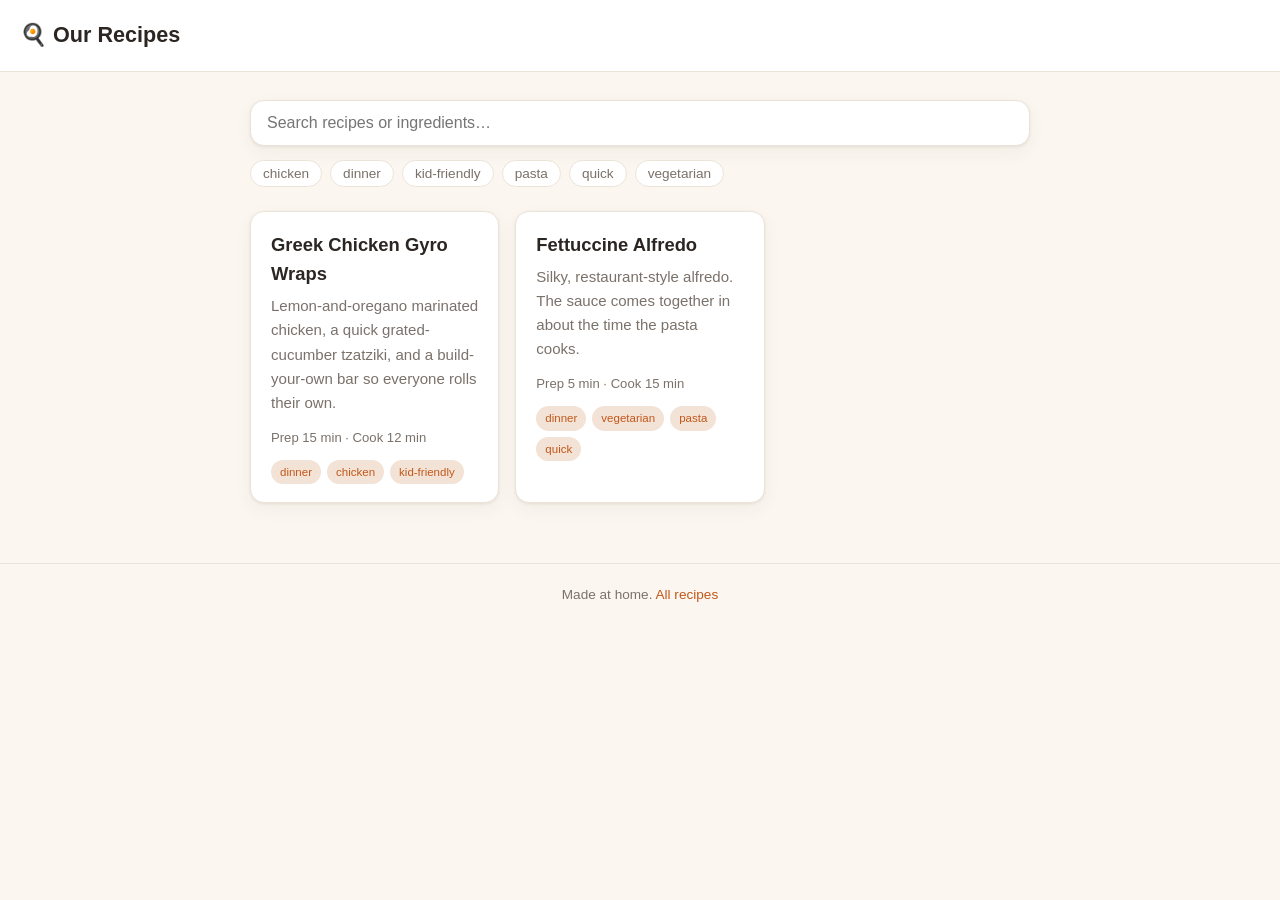
==== index.html @ 125d530e "Recipe site: gyro + alfredo, mobile shopping lists Static site (HTML/CSS/JS + recipes.json) served s" ====
<!doctype html>
<html lang="en">
<head>
  <meta charset="utf-8">
  <meta name="viewport" content="width=device-width, initial-scale=1">
  <title>Our Recipes</title>
  <meta name="description" content="A little collection of recipes we cook at home.">
  <link rel="stylesheet" href="style.css">
  <link rel="icon" href="data:image/svg+xml,<svg xmlns='http://www.w3.org/2000/svg' viewBox='0 0 100 100'><text y='.9em' font-size='90'>🍳</text></svg>">
</head>
<body>
  <header class="site-header">
    <a href="#/" class="brand">🍳 Our Recipes</a>
  </header>

  <main id="app">
    <p class="loading">Loading recipes…</p>
  </main>

  <footer class="site-footer">
    <p>Made at home. <a href="#/">All recipes</a></p>
  </footer>

  <script src="app.js"></script>
</body>
</html>
---- style.css ----
:root {
  --bg: #fbf7f0;
  --card: #ffffff;
  --ink: #2c2622;
  --muted: #7a716a;
  --accent: #c2571a;
  --accent-soft: #f3e3d6;
  --border: #ece3d8;
  --shadow: 0 1px 3px rgba(60, 40, 20, 0.08), 0 6px 18px rgba(60, 40, 20, 0.05);
  --radius: 14px;
  --maxw: 820px;
}

* { box-sizing: border-box; }

html { -webkit-text-size-adjust: 100%; }

body {
  margin: 0;
  background: var(--bg);
  color: var(--ink);
  font: 17px/1.6 -apple-system, BlinkMacSystemFont, "Segoe UI", Roboto, Helvetica, Arial, sans-serif;
}

a { color: var(--accent); text-decoration: none; }
a:hover { text-decoration: underline; }

.site-header {
  border-bottom: 1px solid var(--border);
  background: var(--card);
}
.brand {
  display: inline-block;
  max-width: var(--maxw);
  margin: 0 auto;
  padding: 18px 20px;
  width: 100%;
  font-size: 1.35rem;
  font-weight: 700;
  color: var(--ink);
}
.brand:hover { text-decoration: none; }

main {
  max-width: var(--maxw);
  margin: 0 auto;
  padding: 28px 20px 60px;
}

.loading { color: var(--muted); }

/* Search + filters */
.toolbar { margin-bottom: 24px; }
.search {
  width: 100%;
  padding: 13px 16px;
  font-size: 1rem;
  border: 1px solid var(--border);
  border-radius: var(--radius);
  background: var(--card);
  color: var(--ink);
  box-shadow: var(--shadow);
}
.search:focus { outline: 2px solid var(--accent); outline-offset: 1px; }

.tags-row { display: flex; flex-wrap: wrap; gap: 8px; margin-top: 14px; }
.tag-chip {
  border: 1px solid var(--border);
  background: var(--card);
  color: var(--muted);
  padding: 5px 12px;
  border-radius: 999px;
  font-size: 0.85rem;
  cursor: pointer;
}
.tag-chip:hover { border-color: var(--accent); color: var(--accent); }
.tag-chip.active { background: var(--accent); border-color: var(--accent); color: #fff; }

/* Recipe cards grid */
.grid {
  display: grid;
  grid-template-columns: repeat(auto-fill, minmax(230px, 1fr));
  gap: 16px;
}
.card {
  display: block;
  background: var(--card);
  border: 1px solid var(--border);
  border-radius: var(--radius);
  padding: 18px 20px;
  box-shadow: var(--shadow);
  color: var(--ink);
  transition: transform 0.12s ease, box-shadow 0.12s ease;
}
.card:hover {
  text-decoration: none;
  transform: translateY(-2px);
  box-shadow: 0 2px 6px rgba(60,40,20,0.1), 0 12px 28px rgba(60,40,20,0.09);
}
.card h2 { margin: 0 0 6px; font-size: 1.15rem; }
.card p { margin: 0 0 12px; color: var(--muted); font-size: 0.94rem; }
.card .meta { font-size: 0.82rem; color: var(--muted); }

.mini-tags { display: flex; flex-wrap: wrap; gap: 6px; margin-top: 12px; }
.mini-tag {
  font-size: 0.72rem;
  background: var(--accent-soft);
  color: var(--accent);
  padding: 3px 9px;
  border-radius: 999px;
}

.empty { color: var(--muted); text-align: center; padding: 40px 0; }

/* Recipe detail */
.back { display: inline-block; margin-bottom: 18px; font-size: 0.92rem; }
.recipe-title { margin: 0 0 8px; font-size: 2rem; line-height: 1.2; }
.recipe-desc { margin: 0 0 18px; color: var(--muted); font-size: 1.05rem; }

.stats {
  display: flex;
  flex-wrap: wrap;
  gap: 22px;
  padding: 16px 20px;
  background: var(--card);
  border: 1px solid var(--border);
  border-radius: var(--radius);
  box-shadow: var(--shadow);
  margin-bottom: 26px;
}
.stat .label { display: block; font-size: 0.72rem; text-transform: uppercase; letter-spacing: 0.05em; color: var(--muted); }
.stat .value { font-weight: 600; }

.section-title {
  font-size: 1.25rem;
  margin: 28px 0 12px;
  padding-bottom: 8px;
  border-bottom: 2px solid var(--accent-soft);
}

.ing-group {
  font-size: 0.78rem;
  text-transform: uppercase;
  letter-spacing: 0.06em;
  color: var(--accent);
  margin: 20px 0 4px;
}
.ing-group:first-of-type { margin-top: 4px; }

.ingredients { list-style: none; padding: 0; margin: 0; }
.ingredients li {
  padding: 8px 0 8px 30px;
  position: relative;
  border-bottom: 1px solid var(--border);
}
.ingredients li:before {
  content: "";
  position: absolute;
  left: 6px; top: 16px;
  width: 8px; height: 8px;
  border-radius: 50%;
  background: var(--accent);
}

.steps { padding-left: 0; margin: 0; counter-reset: step; list-style: none; }
.steps li {
  position: relative;
  padding: 4px 0 18px 46px;
  counter-increment: step;
}
.steps li:before {
  content: counter(step);
  position: absolute;
  left: 0; top: 0;
  width: 30px; height: 30px;
  background: var(--accent);
  color: #fff;
  border-radius: 50%;
  display: grid;
  place-items: center;
  font-size: 0.9rem;
  font-weight: 700;
}

.variations { padding-left: 22px; margin: 0; }
.variations li { padding: 6px 0; }

.notes {
  margin-top: 24px;
  padding: 16px 20px;
  background: var(--accent-soft);
  border-radius: var(--radius);
  font-size: 0.96rem;
}
.notes strong { color: var(--accent); }

.detail-actions {
  float: right;
  display: flex;
  gap: 10px;
}
.print-btn, .shop-btn {
  border: 1px solid var(--border);
  background: var(--card);
  color: var(--muted);
  padding: 7px 14px;
  border-radius: 999px;
  font-size: 0.85rem;
  cursor: pointer;
  line-height: 1.4;
}
.print-btn:hover, .shop-btn:hover { border-color: var(--accent); color: var(--accent); text-decoration: none; }
.shop-btn { background: var(--accent); border-color: var(--accent); color: #fff; }
.shop-btn:hover { color: #fff; opacity: 0.9; }

/* Shopping list page */
.progress-wrap {
  display: flex;
  align-items: center;
  gap: 16px;
  margin: 6px 0 26px;
  padding: 14px 0;
  border-top: 2px solid var(--border);
  border-bottom: 2px solid var(--border);
}
.progress-num { font-weight: 700; font-size: 1.2rem; white-space: nowrap; }
.progress-track { flex: 1; height: 8px; background: var(--accent-soft); border-radius: 20px; overflow: hidden; }
.progress-fill { height: 100%; width: 0; background: var(--accent); transition: width 0.2s ease; }
.reset-btn {
  border: 1px solid var(--border);
  background: var(--card);
  color: var(--muted);
  padding: 6px 12px;
  border-radius: 999px;
  font-size: 0.8rem;
  cursor: pointer;
}
.reset-btn:hover { border-color: var(--accent); color: var(--accent); }

.shop-section { margin-bottom: 22px; }
.shop-head {
  font-size: 0.82rem;
  text-transform: uppercase;
  letter-spacing: 0.06em;
  color: var(--accent);
  padding-bottom: 6px;
  margin: 0 0 4px;
  border-bottom: 1.5px solid var(--border);
}
.shop-list { list-style: none; padding: 0; margin: 0; }
.shop-item {
  display: flex;
  align-items: flex-start;
  gap: 14px;
  padding: 14px 4px;
  border-bottom: 1px solid var(--border);
  cursor: pointer;
  user-select: none;
  -webkit-tap-highlight-color: transparent;
}
.shop-item:last-child { border-bottom: none; }
.check {
  flex: none;
  width: 26px; height: 26px;
  margin-top: 1px;
  border: 2px solid var(--accent);
  border-radius: 6px;
  position: relative;
  transition: background 0.15s;
}
.shop-item.done .check { background: var(--accent); }
.shop-item.done .check:after {
  content: "";
  position: absolute;
  left: 8px; top: 3px;
  width: 6px; height: 12px;
  border: solid #fff;
  border-width: 0 3px 3px 0;
  transform: rotate(45deg);
}
.shop-body { flex: 1; display: flex; flex-direction: column; }
.shop-name { font-size: 1.05rem; }
.shop-hint { font-size: 0.85rem; color: var(--muted); font-style: italic; }
.shop-amt { font-size: 0.8rem; color: var(--accent); margin-top: 2px; }
.shop-item.done .shop-name { text-decoration: line-through; color: var(--muted); }
.shop-item.done .shop-hint, .shop-item.done .shop-amt, .shop-item.done .check { opacity: 0.55; }

.site-footer {
  border-top: 1px solid var(--border);
  color: var(--muted);
  font-size: 0.85rem;
  text-align: center;
  padding: 20px;
}
.site-footer p { margin: 0; }

@media (max-width: 480px) {
  .recipe-title { font-size: 1.6rem; }
  .stats { gap: 16px; }
}

@media print {
  .site-header, .site-footer, .back, .detail-actions, .progress-track, .reset-btn { display: none; }
  body { background: #fff; }
  .card, .stats, .notes { box-shadow: none; }
  main { padding-top: 0; }
  .shop-item { break-inside: avoid; }
}
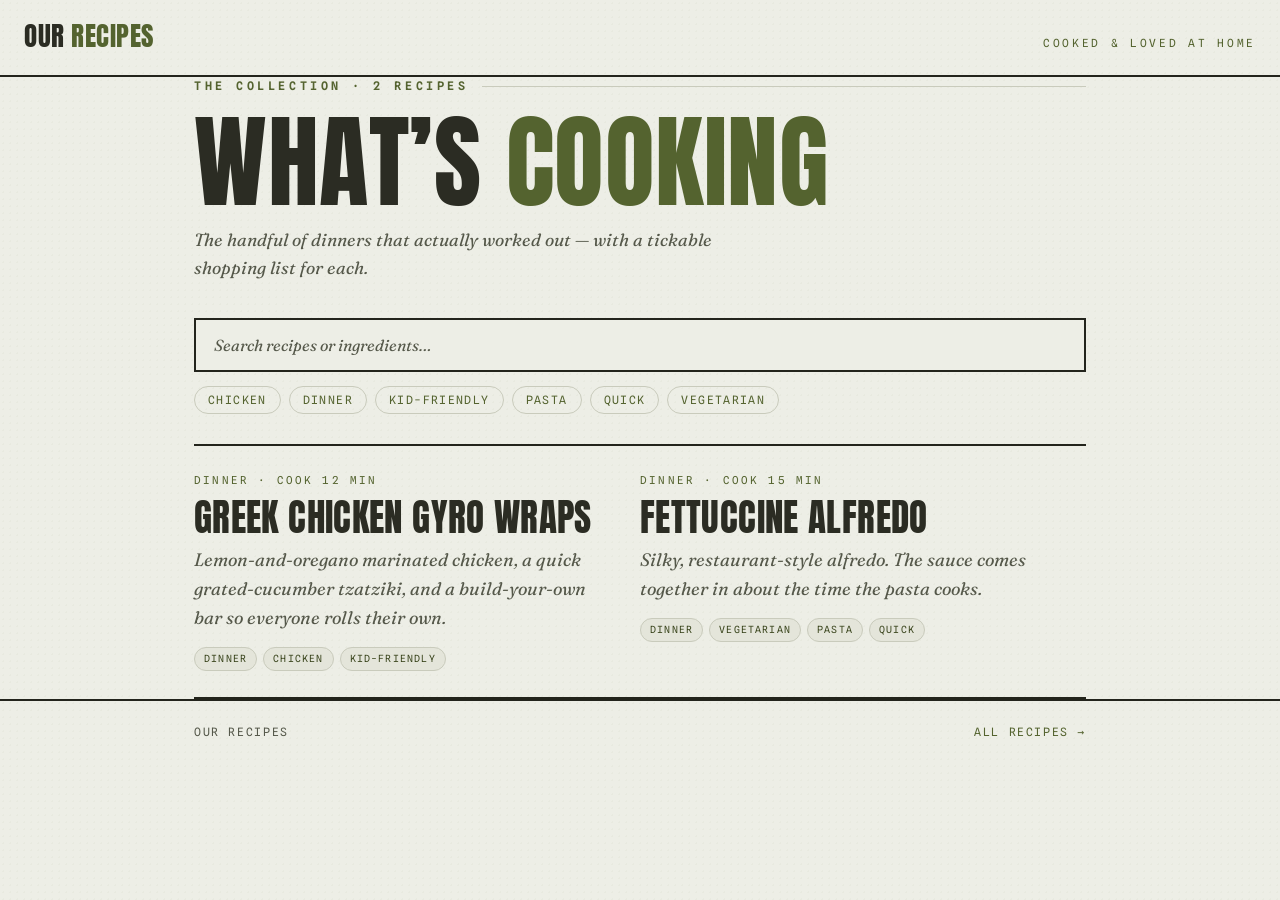
==== commit 40832dc5: "Restyle site to editorial look (Anton/Fraunces, olive & lemon) Adopt the design language of the gyro" ====
--- a/index.html
+++ b/index.html
@@ -5,20 +5,29 @@
   <meta name="viewport" content="width=device-width, initial-scale=1">
   <title>Our Recipes</title>
   <meta name="description" content="A little collection of recipes we cook at home.">
+  <link rel="preconnect" href="https://fonts.googleapis.com">
+  <link rel="preconnect" href="https://fonts.gstatic.com" crossorigin>
+  <link href="https://fonts.googleapis.com/css2?family=Anton&family=Fraunces:ital,opsz,wght@0,9..144,400;0,9..144,500;1,9..144,400&family=Spline+Sans+Mono:wght@500;600&display=swap" rel="stylesheet">
   <link rel="stylesheet" href="style.css">
   <link rel="icon" href="data:image/svg+xml,<svg xmlns='http://www.w3.org/2000/svg' viewBox='0 0 100 100'><text y='.9em' font-size='90'>🍳</text></svg>">
 </head>
 <body>
-  <header class="site-header">
-    <a href="#/" class="brand">🍳 Our Recipes</a>
+  <header class="masthead">
+    <div class="masthead-inner">
+      <a href="#/" class="mast-brand">Our <span class="lem">Recipes</span></a>
+      <span class="mast-tag">Cooked &amp; loved at home</span>
+    </div>
   </header>
 
-  <main id="app">
+  <main id="app" class="wrap">
     <p class="loading">Loading recipes…</p>
   </main>
 
   <footer class="site-footer">
-    <p>Made at home. <a href="#/">All recipes</a></p>
+    <div class="wrap">
+      <span>Our Recipes</span>
+      <a href="#/">All recipes →</a>
+    </div>
   </footer>
 
   <script src="app.js"></script>
--- a/style.css
+++ b/style.css
@@ -1,308 +1,293 @@
-:root {
-  --bg: #fbf7f0;
-  --card: #ffffff;
-  --ink: #2c2622;
-  --muted: #7a716a;
-  --accent: #c2571a;
-  --accent-soft: #f3e3d6;
-  --border: #ece3d8;
-  --shadow: 0 1px 3px rgba(60, 40, 20, 0.08), 0 6px 18px rgba(60, 40, 20, 0.05);
-  --radius: 14px;
-  --maxw: 820px;
-}
-
-* { box-sizing: border-box; }
-
-html { -webkit-text-size-adjust: 100%; }
-
-body {
-  margin: 0;
-  background: var(--bg);
-  color: var(--ink);
-  font: 17px/1.6 -apple-system, BlinkMacSystemFont, "Segoe UI", Roboto, Helvetica, Arial, sans-serif;
-}
-
-a { color: var(--accent); text-decoration: none; }
-a:hover { text-decoration: underline; }
-
-.site-header {
-  border-bottom: 1px solid var(--border);
-  background: var(--card);
-}
-.brand {
-  display: inline-block;
-  max-width: var(--maxw);
-  margin: 0 auto;
-  padding: 18px 20px;
-  width: 100%;
-  font-size: 1.35rem;
-  font-weight: 700;
-  color: var(--ink);
-}
-.brand:hover { text-decoration: none; }
-
-main {
-  max-width: var(--maxw);
-  margin: 0 auto;
-  padding: 28px 20px 60px;
-}
-
-.loading { color: var(--muted); }
-
-/* Search + filters */
-.toolbar { margin-bottom: 24px; }
-.search {
-  width: 100%;
-  padding: 13px 16px;
-  font-size: 1rem;
-  border: 1px solid var(--border);
-  border-radius: var(--radius);
-  background: var(--card);
-  color: var(--ink);
-  box-shadow: var(--shadow);
-}
-.search:focus { outline: 2px solid var(--accent); outline-offset: 1px; }
-
-.tags-row { display: flex; flex-wrap: wrap; gap: 8px; margin-top: 14px; }
-.tag-chip {
-  border: 1px solid var(--border);
-  background: var(--card);
-  color: var(--muted);
-  padding: 5px 12px;
-  border-radius: 999px;
-  font-size: 0.85rem;
-  cursor: pointer;
-}
-.tag-chip:hover { border-color: var(--accent); color: var(--accent); }
-.tag-chip.active { background: var(--accent); border-color: var(--accent); color: #fff; }
-
-/* Recipe cards grid */
-.grid {
-  display: grid;
-  grid-template-columns: repeat(auto-fill, minmax(230px, 1fr));
-  gap: 16px;
-}
-.card {
-  display: block;
-  background: var(--card);
-  border: 1px solid var(--border);
-  border-radius: var(--radius);
-  padding: 18px 20px;
-  box-shadow: var(--shadow);
-  color: var(--ink);
-  transition: transform 0.12s ease, box-shadow 0.12s ease;
-}
-.card:hover {
-  text-decoration: none;
-  transform: translateY(-2px);
-  box-shadow: 0 2px 6px rgba(60,40,20,0.1), 0 12px 28px rgba(60,40,20,0.09);
-}
-.card h2 { margin: 0 0 6px; font-size: 1.15rem; }
-.card p { margin: 0 0 12px; color: var(--muted); font-size: 0.94rem; }
-.card .meta { font-size: 0.82rem; color: var(--muted); }
-
-.mini-tags { display: flex; flex-wrap: wrap; gap: 6px; margin-top: 12px; }
-.mini-tag {
-  font-size: 0.72rem;
-  background: var(--accent-soft);
-  color: var(--accent);
-  padding: 3px 9px;
-  border-radius: 999px;
-}
-
-.empty { color: var(--muted); text-align: center; padding: 40px 0; }
-
-/* Recipe detail */
-.back { display: inline-block; margin-bottom: 18px; font-size: 0.92rem; }
-.recipe-title { margin: 0 0 8px; font-size: 2rem; line-height: 1.2; }
-.recipe-desc { margin: 0 0 18px; color: var(--muted); font-size: 1.05rem; }
-
-.stats {
-  display: flex;
-  flex-wrap: wrap;
-  gap: 22px;
-  padding: 16px 20px;
-  background: var(--card);
-  border: 1px solid var(--border);
-  border-radius: var(--radius);
-  box-shadow: var(--shadow);
-  margin-bottom: 26px;
-}
-.stat .label { display: block; font-size: 0.72rem; text-transform: uppercase; letter-spacing: 0.05em; color: var(--muted); }
-.stat .value { font-weight: 600; }
-
-.section-title {
-  font-size: 1.25rem;
-  margin: 28px 0 12px;
-  padding-bottom: 8px;
-  border-bottom: 2px solid var(--accent-soft);
-}
-
-.ing-group {
-  font-size: 0.78rem;
-  text-transform: uppercase;
-  letter-spacing: 0.06em;
-  color: var(--accent);
-  margin: 20px 0 4px;
-}
-.ing-group:first-of-type { margin-top: 4px; }
-
-.ingredients { list-style: none; padding: 0; margin: 0; }
-.ingredients li {
-  padding: 8px 0 8px 30px;
-  position: relative;
-  border-bottom: 1px solid var(--border);
-}
-.ingredients li:before {
-  content: "";
-  position: absolute;
-  left: 6px; top: 16px;
-  width: 8px; height: 8px;
-  border-radius: 50%;
-  background: var(--accent);
-}
-
-.steps { padding-left: 0; margin: 0; counter-reset: step; list-style: none; }
-.steps li {
-  position: relative;
-  padding: 4px 0 18px 46px;
-  counter-increment: step;
-}
-.steps li:before {
-  content: counter(step);
-  position: absolute;
-  left: 0; top: 0;
-  width: 30px; height: 30px;
-  background: var(--accent);
-  color: #fff;
-  border-radius: 50%;
-  display: grid;
-  place-items: center;
-  font-size: 0.9rem;
-  font-weight: 700;
-}
-
-.variations { padding-left: 22px; margin: 0; }
-.variations li { padding: 6px 0; }
-
-.notes {
-  margin-top: 24px;
-  padding: 16px 20px;
-  background: var(--accent-soft);
-  border-radius: var(--radius);
-  font-size: 0.96rem;
-}
-.notes strong { color: var(--accent); }
-
-.detail-actions {
-  float: right;
-  display: flex;
-  gap: 10px;
-}
-.print-btn, .shop-btn {
-  border: 1px solid var(--border);
-  background: var(--card);
-  color: var(--muted);
-  padding: 7px 14px;
-  border-radius: 999px;
-  font-size: 0.85rem;
-  cursor: pointer;
-  line-height: 1.4;
-}
-.print-btn:hover, .shop-btn:hover { border-color: var(--accent); color: var(--accent); text-decoration: none; }
-.shop-btn { background: var(--accent); border-color: var(--accent); color: #fff; }
-.shop-btn:hover { color: #fff; opacity: 0.9; }
-
-/* Shopping list page */
-.progress-wrap {
-  display: flex;
-  align-items: center;
-  gap: 16px;
-  margin: 6px 0 26px;
-  padding: 14px 0;
-  border-top: 2px solid var(--border);
-  border-bottom: 2px solid var(--border);
-}
-.progress-num { font-weight: 700; font-size: 1.2rem; white-space: nowrap; }
-.progress-track { flex: 1; height: 8px; background: var(--accent-soft); border-radius: 20px; overflow: hidden; }
-.progress-fill { height: 100%; width: 0; background: var(--accent); transition: width 0.2s ease; }
-.reset-btn {
-  border: 1px solid var(--border);
-  background: var(--card);
-  color: var(--muted);
-  padding: 6px 12px;
-  border-radius: 999px;
-  font-size: 0.8rem;
-  cursor: pointer;
-}
-.reset-btn:hover { border-color: var(--accent); color: var(--accent); }
-
-.shop-section { margin-bottom: 22px; }
-.shop-head {
-  font-size: 0.82rem;
-  text-transform: uppercase;
-  letter-spacing: 0.06em;
-  color: var(--accent);
-  padding-bottom: 6px;
-  margin: 0 0 4px;
-  border-bottom: 1.5px solid var(--border);
-}
-.shop-list { list-style: none; padding: 0; margin: 0; }
-.shop-item {
-  display: flex;
-  align-items: flex-start;
-  gap: 14px;
-  padding: 14px 4px;
-  border-bottom: 1px solid var(--border);
-  cursor: pointer;
-  user-select: none;
-  -webkit-tap-highlight-color: transparent;
-}
-.shop-item:last-child { border-bottom: none; }
-.check {
-  flex: none;
-  width: 26px; height: 26px;
-  margin-top: 1px;
-  border: 2px solid var(--accent);
-  border-radius: 6px;
-  position: relative;
-  transition: background 0.15s;
-}
-.shop-item.done .check { background: var(--accent); }
-.shop-item.done .check:after {
-  content: "";
-  position: absolute;
-  left: 8px; top: 3px;
-  width: 6px; height: 12px;
-  border: solid #fff;
-  border-width: 0 3px 3px 0;
-  transform: rotate(45deg);
-}
-.shop-body { flex: 1; display: flex; flex-direction: column; }
-.shop-name { font-size: 1.05rem; }
-.shop-hint { font-size: 0.85rem; color: var(--muted); font-style: italic; }
-.shop-amt { font-size: 0.8rem; color: var(--accent); margin-top: 2px; }
-.shop-item.done .shop-name { text-decoration: line-through; color: var(--muted); }
-.shop-item.done .shop-hint, .shop-item.done .shop-amt, .shop-item.done .check { opacity: 0.55; }
-
-.site-footer {
-  border-top: 1px solid var(--border);
-  color: var(--muted);
-  font-size: 0.85rem;
-  text-align: center;
-  padding: 20px;
-}
-.site-footer p { margin: 0; }
-
-@media (max-width: 480px) {
-  .recipe-title { font-size: 1.6rem; }
-  .stats { gap: 16px; }
-}
-
-@media print {
-  .site-header, .site-footer, .back, .detail-actions, .progress-track, .reset-btn { display: none; }
-  body { background: #fff; }
-  .card, .stats, .notes { box-shadow: none; }
-  main { padding-top: 0; }
-  .shop-item { break-inside: avoid; }
-}
+/* ============================================================
+   Our Recipes — editorial style (adapted from the gyro page)
+   Anton display · Fraunces body · Spline Sans Mono labels
+   ============================================================ */
+
+:root{
+  --paper:#EDEEE6;
+  --paper-deep:#E4E5DA;
+  --ink:#23241C;
+  --ink-soft:#55584A;
+  --olive:#54632F;
+  --olive-deep:#3C471F;
+  --lemon:#E6B32C;
+  --char:#2B2C23;
+  --line:#C9CBBC;
+  --maxw:940px;
+}
+
+*{box-sizing:border-box;margin:0;padding:0}
+html{scroll-behavior:smooth;-webkit-text-size-adjust:100%}
+
+body{
+  background:var(--paper);
+  color:var(--ink);
+  font-family:'Fraunces',Georgia,serif;
+  font-size:18px;
+  line-height:1.6;
+  /* faint greaseproof-paper speckle */
+  background-image:radial-gradient(rgba(84,99,47,.035) 1px,transparent 1px);
+  background-size:7px 7px;
+}
+
+a{color:var(--olive);text-decoration:none}
+a:hover{text-decoration:underline}
+
+.wrap{max-width:var(--maxw);margin:0 auto;padding:0 24px}
+
+/* ---------- MASTHEAD ---------- */
+.masthead{border-bottom:2px solid var(--ink);background:transparent}
+.masthead-inner{
+  display:flex;align-items:baseline;justify-content:space-between;gap:16px;
+  padding:22px 24px;flex-wrap:wrap;
+}
+.mast-brand{
+  font-family:'Anton',sans-serif;font-weight:400;text-transform:uppercase;
+  letter-spacing:.02em;font-size:1.7rem;color:var(--char);line-height:1;
+}
+.mast-brand:hover{text-decoration:none;color:var(--olive)}
+.mast-brand .lem{color:var(--olive)}
+.mast-tag{
+  font-family:'Spline Sans Mono',monospace;font-size:.7rem;letter-spacing:.24em;
+  text-transform:uppercase;color:var(--olive);
+}
+
+main{padding-top:34px;padding-bottom:80px}
+.loading{color:var(--ink-soft);font-style:italic}
+
+/* ---------- EYEBROW + SECTION HEADS ---------- */
+.eyebrow{
+  font-family:'Spline Sans Mono',monospace;
+  font-size:.74rem;letter-spacing:.3em;text-transform:uppercase;
+  color:var(--olive);font-weight:600;
+  display:flex;align-items:center;gap:14px;margin-bottom:20px;
+}
+.eyebrow::after{content:"";flex:1;height:1px;background:var(--line)}
+
+.head{display:flex;align-items:baseline;gap:16px;margin:0 0 24px}
+.head .no{font-family:'Spline Sans Mono',monospace;font-weight:600;color:var(--lemon);font-size:1rem}
+.head h2{
+  font-family:'Anton',sans-serif;font-weight:400;text-transform:uppercase;
+  letter-spacing:.01em;font-size:clamp(1.6rem,5vw,2.4rem);color:var(--char);
+}
+.head .rule{flex:1;height:2px;background:var(--ink);align-self:center}
+
+/* ---------- HOME: hero + toolbar ---------- */
+.hero{margin-bottom:36px}
+.hero h1{
+  font-family:'Anton',sans-serif;font-weight:400;text-transform:uppercase;
+  line-height:.9;letter-spacing:.005em;font-size:clamp(3rem,11vw,6.4rem);color:var(--char);
+}
+.hero h1 .lem{color:var(--olive)}
+.hero .sub{margin-top:18px;max-width:52ch;font-size:1.1rem;font-style:italic;color:var(--ink-soft)}
+
+.toolbar{margin:0 0 30px}
+.search{
+  width:100%;padding:15px 18px;font-size:1rem;
+  font-family:'Fraunces',Georgia,serif;
+  border:2px solid var(--ink);border-radius:0;background:var(--paper);color:var(--ink);
+}
+.search::placeholder{font-style:italic;color:var(--ink-soft)}
+.search:focus{outline:none;border-color:var(--olive)}
+
+.tags-row{display:flex;flex-wrap:wrap;gap:8px;margin-top:14px}
+.tag-chip{
+  font-family:'Spline Sans Mono',monospace;font-size:.72rem;letter-spacing:.12em;
+  text-transform:uppercase;
+  border:1.5px solid var(--line);background:transparent;color:var(--olive);
+  padding:6px 13px;border-radius:20px;cursor:pointer;transition:all .12s;
+}
+.tag-chip:hover{border-color:var(--olive)}
+.tag-chip.active{background:var(--olive);border-color:var(--olive);color:var(--paper)}
+
+/* ---------- HOME: recipe cards ---------- */
+.grid{display:grid;grid-template-columns:1fr;gap:0}
+.card{
+  display:block;color:var(--ink);
+  padding:26px 0;border-top:1px solid var(--line);
+  transition:padding-left .14s ease;
+}
+.card:first-child{border-top:2px solid var(--ink)}
+.card:last-child{border-bottom:2px solid var(--ink)}
+.card:hover{text-decoration:none;padding-left:10px}
+.card .c-eyebrow{
+  font-family:'Spline Sans Mono',monospace;font-size:.68rem;letter-spacing:.2em;
+  text-transform:uppercase;color:var(--olive);margin-bottom:10px;
+}
+.card h2{
+  font-family:'Anton',sans-serif;font-weight:400;text-transform:uppercase;
+  letter-spacing:.01em;font-size:clamp(1.6rem,4.5vw,2.3rem);color:var(--char);line-height:1;
+}
+.card .c-desc{margin-top:10px;font-style:italic;color:var(--ink-soft);max-width:60ch}
+.card .mini-tags{display:flex;flex-wrap:wrap;gap:6px;margin-top:14px}
+.mini-tag{
+  font-family:'Spline Sans Mono',monospace;font-size:.62rem;letter-spacing:.12em;
+  text-transform:uppercase;color:var(--olive-deep);background:var(--paper-deep);
+  border:1px solid var(--line);padding:3px 9px;border-radius:20px;
+}
+@media(min-width:720px){
+  .grid{grid-template-columns:1fr 1fr}
+  .card{padding-right:26px}
+  .card:nth-child(2){border-top:2px solid var(--ink)}
+  .card:nth-last-child(2):nth-child(odd){border-bottom:2px solid var(--ink)}
+}
+
+.empty{color:var(--ink-soft);font-style:italic;padding:40px 0;grid-column:1/-1}
+
+/* ---------- DETAIL: hero ---------- */
+.back{
+  display:inline-block;margin-bottom:22px;
+  font-family:'Spline Sans Mono',monospace;font-size:.74rem;letter-spacing:.16em;
+  text-transform:uppercase;color:var(--olive);
+}
+.recipe-title{
+  font-family:'Anton',sans-serif;font-weight:400;text-transform:uppercase;
+  line-height:.9;letter-spacing:.005em;font-size:clamp(2.8rem,10vw,6rem);color:var(--char);
+  margin-bottom:8px;
+}
+.recipe-desc{margin-top:16px;max-width:54ch;font-size:1.12rem;font-style:italic;color:var(--ink-soft)}
+
+.detail-actions{display:flex;gap:12px;margin:26px 0 0;flex-wrap:wrap}
+.shop-btn,.print-btn{
+  font-family:'Spline Sans Mono',monospace;font-size:.72rem;letter-spacing:.14em;
+  text-transform:uppercase;cursor:pointer;padding:10px 16px;border-radius:2px;line-height:1;
+}
+.shop-btn{background:var(--olive);color:var(--paper);border:2px solid var(--olive)}
+.shop-btn:hover{background:var(--olive-deep);border-color:var(--olive-deep);color:var(--paper);text-decoration:none}
+.print-btn{background:transparent;color:var(--olive);border:2px solid var(--line)}
+.print-btn:hover{border-color:var(--olive)}
+
+/* ---------- DETAIL: meta strip ---------- */
+.stats{
+  display:flex;flex-wrap:wrap;gap:0;margin:34px 0 8px;
+  border-top:2px solid var(--ink);border-bottom:2px solid var(--ink);
+}
+.stat{flex:1;min-width:110px;padding:16px 20px;border-right:1px solid var(--line)}
+.stat:last-child{border-right:none}
+.stat .label{
+  display:block;font-family:'Spline Sans Mono',monospace;font-size:.66rem;
+  letter-spacing:.2em;text-transform:uppercase;color:var(--olive);margin-bottom:4px;
+}
+.stat .value{font-family:'Anton',sans-serif;font-size:1.5rem;text-transform:uppercase;color:var(--char)}
+
+/* ---------- DETAIL: section head reused (.head) ---------- */
+section.block{margin-top:56px}
+
+/* ---------- DETAIL: ingredients ---------- */
+.ing-cards{display:grid;grid-template-columns:1fr;gap:34px}
+@media(min-width:720px){.ing-cards{grid-template-columns:repeat(auto-fit,minmax(220px,1fr))}}
+.ing-card h3{
+  font-family:'Spline Sans Mono',monospace;font-weight:600;font-size:.8rem;
+  letter-spacing:.14em;text-transform:uppercase;color:var(--olive-deep);
+  padding-bottom:10px;margin-bottom:12px;border-bottom:1.5px solid var(--line);
+}
+.ingredients{list-style:none}
+.ingredients li{
+  padding:9px 0;border-bottom:1px dotted var(--line);font-size:1rem;
+}
+.ingredients li:last-child{border-bottom:none}
+
+/* ---------- DETAIL: method ---------- */
+.steps{list-style:none;counter-reset:step;max-width:64ch}
+.steps li{position:relative;padding:2px 0 26px 62px;counter-increment:step}
+.steps li::before{
+  content:counter(step,decimal-leading-zero);
+  position:absolute;left:0;top:-6px;
+  font-family:'Anton',sans-serif;font-size:1.8rem;color:var(--lemon);line-height:1;
+}
+.steps li::after{
+  content:"";position:absolute;left:16px;top:24px;bottom:4px;width:2px;background:var(--line);
+}
+.steps li:last-child::after{display:none}
+
+/* ---------- DETAIL: variations ---------- */
+.variations{list-style:none}
+.variations li{
+  padding:14px 0 14px 22px;position:relative;border-bottom:1px solid var(--line);
+}
+.variations li:last-child{border-bottom:none}
+.variations li::before{content:"";position:absolute;left:0;top:24px;width:9px;height:9px;background:var(--lemon)}
+.variations strong{font-family:'Fraunces',serif;color:var(--olive-deep)}
+
+/* ---------- DETAIL: notes callout ---------- */
+.notes{
+  margin-top:30px;border-left:4px solid var(--olive);background:var(--paper-deep);
+  padding:20px 24px;border-radius:0 2px 2px 0;font-size:1rem;
+}
+.notes strong{
+  display:block;font-family:'Spline Sans Mono',monospace;font-size:.7rem;
+  letter-spacing:.18em;text-transform:uppercase;color:var(--olive-deep);margin-bottom:8px;
+}
+
+/* ---------- SHOPPING LIST ---------- */
+.progress-wrap{
+  display:flex;align-items:center;gap:16px;margin:26px 0 8px;padding:14px 0;
+  border-top:2px solid var(--ink);border-bottom:2px solid var(--ink);
+}
+.progress-num{font-family:'Anton',sans-serif;font-size:1.8rem;color:var(--char);white-space:nowrap}
+.progress-track{flex:1;height:8px;background:var(--paper-deep);border-radius:20px;overflow:hidden}
+.progress-fill{height:100%;width:0;background:var(--lemon);transition:width .25s ease}
+.reset-btn{
+  font-family:'Spline Sans Mono',monospace;font-size:.68rem;letter-spacing:.14em;
+  text-transform:uppercase;background:transparent;border:2px solid var(--line);
+  color:var(--olive);padding:8px 14px;border-radius:2px;cursor:pointer;
+}
+.reset-btn:hover{border-color:var(--olive)}
+
+.shop-section{margin-top:34px}
+.shop-head{
+  font-family:'Anton',sans-serif;font-weight:400;text-transform:uppercase;
+  font-size:1.35rem;color:var(--char);letter-spacing:.02em;
+  padding-bottom:6px;margin-bottom:4px;border-bottom:2px solid var(--ink);
+}
+.shop-list{list-style:none}
+.shop-item{
+  display:flex;align-items:flex-start;gap:14px;padding:14px 4px;
+  border-bottom:1px dotted var(--line);cursor:pointer;user-select:none;
+  -webkit-tap-highlight-color:transparent;
+}
+.shop-item:last-child{border-bottom:none}
+.check{
+  flex:none;width:26px;height:26px;margin-top:2px;
+  border:2px solid var(--olive);border-radius:5px;position:relative;transition:background .15s;
+}
+.shop-item.done .check{background:var(--olive)}
+.shop-item.done .check::after{
+  content:"";position:absolute;left:8px;top:3px;width:6px;height:12px;
+  border:solid var(--paper);border-width:0 3px 3px 0;transform:rotate(45deg);
+}
+.shop-body{flex:1;display:flex;flex-direction:column}
+.shop-name{font-size:1.06rem}
+.shop-hint{font-size:.86rem;font-style:italic;color:var(--ink-soft);margin-top:1px}
+.shop-amt{font-family:'Spline Sans Mono',monospace;font-size:.78rem;font-weight:600;color:var(--olive);margin-top:3px}
+.shop-item.done .shop-name{text-decoration:line-through;color:var(--ink-soft)}
+.shop-item.done .shop-hint,.shop-item.done .shop-amt,.shop-item.done .check{opacity:.55}
+
+/* ---------- FOOTER ---------- */
+.site-footer{
+  border-top:2px solid var(--ink);
+}
+.site-footer .wrap{
+  padding-top:22px;padding-bottom:30px;
+  font-family:'Spline Sans Mono',monospace;font-size:.72rem;letter-spacing:.14em;
+  text-transform:uppercase;color:var(--ink-soft);
+  display:flex;justify-content:space-between;flex-wrap:wrap;gap:10px;
+}
+.site-footer a{color:var(--olive)}
+
+/* ---------- MOTION ---------- */
+@media (prefers-reduced-motion:no-preference){
+  .recipe-title,.stats,section.block,.hero,.grid{animation:rise .5s cubic-bezier(.2,.7,.3,1) both}
+  section.block:nth-of-type(2){animation-delay:.04s}
+  section.block:nth-of-type(3){animation-delay:.08s}
+}
+@keyframes rise{from{opacity:0;transform:translateY(12px)}to{opacity:1;transform:none}}
+
+/* ---------- PRINT ---------- */
+@media print{
+  body{background:#fff;background-image:none;font-size:12pt}
+  .masthead,.site-footer,.back,.detail-actions,.progress-track,.reset-btn,.toolbar{display:none}
+  section.block{animation:none;margin-top:24px;break-inside:avoid}
+  .shop-item,.steps li{break-inside:avoid}
+  .stats,.notes{box-shadow:none}
+}
